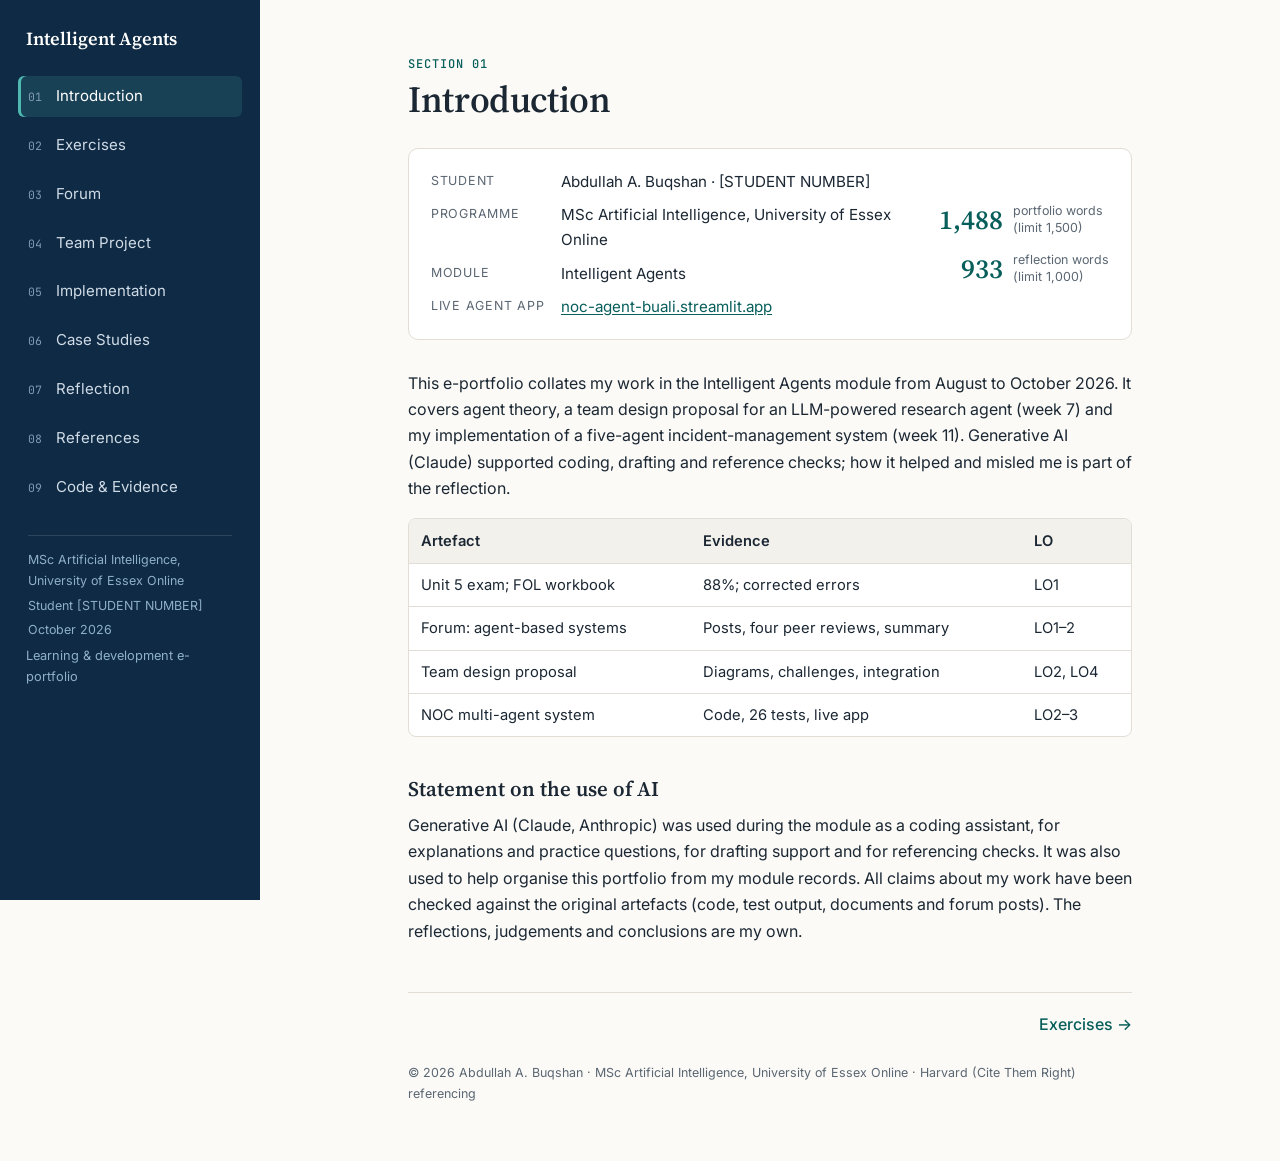
==== index.html @ 4969bf8e "Add files via upload" ====
<!doctype html>
<html lang="en-GB">
<head>
<meta charset="utf-8">
<meta name="viewport" content="width=device-width, initial-scale=1">
<title>Introduction · Intelligent Agents E-Portfolio</title>
<meta name="description" content="E-portfolio of Abdullah A. Buqshan for the Intelligent Agents module, MSc Artificial Intelligence, University of Essex Online.">
<meta name="author" content="Abdullah A. Buqshan">
<link rel="preconnect" href="https://fonts.googleapis.com"><link rel="preconnect" href="https://fonts.gstatic.com" crossorigin>
<link href="https://fonts.googleapis.com/css2?family=Inter:wght@400;500;600;700&family=Source+Serif+4:opsz,wght@8..60,500;8..60,600&family=JetBrains+Mono:wght@400&display=swap" rel="stylesheet">
<link rel="stylesheet" href="assets/style.css">
<link rel="icon" href="data:image/svg+xml,%3Csvg xmlns='http://www.w3.org/2000/svg' viewBox='0 0 32 32'%3E%3Crect width='32' height='32' rx='7' fill='%230b7a75'/%3E%3Ctext x='16' y='22' font-family='Arial' font-size='15' font-weight='700' fill='white' text-anchor='middle'%3EIA%3C/text%3E%3C/svg%3E">
</head>
<body>
<a class="skip" href="#main">Skip to content</a>
<header class="top">
  <div class="brand"><span class="mark">IA</span><div><strong>Intelligent Agents</strong><span>E-Portfolio · Abdullah A. Buqshan</span></div></div>
  <button class="menu" aria-expanded="false" aria-controls="nav" onclick="const n=document.getElementById('nav');const o=n.classList.toggle('open');this.setAttribute('aria-expanded',o)">Menu</button>
</header>
<div class="shell">
<nav id="nav" aria-label="Sections"><ol><li><a href="index.html" aria-current="page"><span class="n">01</span>Introduction</a></li><li><a href="exercises.html"><span class="n">02</span>Exercises</a></li><li><a href="forum.html"><span class="n">03</span>Forum</a></li><li><a href="team-project.html"><span class="n">04</span>Team Project</a></li><li><a href="implementation.html"><span class="n">05</span>Implementation</a></li><li><a href="case-studies.html"><span class="n">06</span>Case Studies</a></li><li><a href="reflection.html"><span class="n">07</span>Reflection</a></li><li><a href="references.html"><span class="n">08</span>References</a></li><li><a href="code.html"><span class="n">09</span>Code & Evidence</a></li></ol>
<div class="navmeta"><p>MSc Artificial Intelligence, University of Essex Online</p><p>Student [STUDENT NUMBER]</p><p>October 2026</p></div></nav>
<main id="main">
<p class="eyebrow">Section 01</p>
<h1>Introduction</h1>
<div class="cover">
<dl>
<div><dt>Student</dt><dd>Abdullah A. Buqshan · [STUDENT NUMBER]</dd></div>
<div><dt>Programme</dt><dd>MSc Artificial Intelligence, University of Essex Online</dd></div>
<div><dt>Module</dt><dd>Intelligent Agents</dd></div>
<div><dt>Live agent app</dt><dd><a href="https://noc-agent-buali.streamlit.app">noc-agent-buali.streamlit.app</a></dd></div>
</dl>
<div class="wcount"><div><span class="big">1,488</span><span>portfolio words<br>(limit 1,500)</span></div><div><span class="big">933</span><span>reflection words<br>(limit 1,000)</span></div></div>
</div><p>This e-portfolio collates my work in the Intelligent Agents module from August to October 2026. It covers agent theory, a team design proposal for an LLM-powered research agent (week 7) and my implementation of a five-agent incident-management system (week 11). Generative AI (Claude) supported coding, drafting and reference checks; how it helped and misled me is part of the reflection.</p>
<div class="tbl"><table><thead><tr><th scope="col">Artefact</th><th scope="col">Evidence</th><th scope="col">LO</th></tr></thead><tbody><tr><td>Unit 5 exam; FOL workbook</td><td>88%; corrected errors</td><td>LO1</td></tr><tr><td>Forum: agent-based systems</td><td>Posts, four peer reviews, summary</td><td>LO1–2</td></tr><tr><td>Team design proposal</td><td>Diagrams, challenges, integration</td><td>LO2, LO4</td></tr><tr><td>NOC multi-agent system</td><td>Code, 26 tests, live app</td><td>LO2–3</td></tr></tbody></table></div><h3>Statement on the use of AI</h3><p>Generative AI (Claude, Anthropic) was used during the module as a coding assistant, for explanations and practice questions, for drafting support and for referencing checks. It was also used to help organise this portfolio from my module records. All claims about my work have been checked against the original artefacts (code, test output, documents and forum posts). The reflections, judgements and conclusions are my own.</p>
<div class="pager"><span></span><a class="pn next" href="exercises.html">Exercises →</a></div>
<footer><p>© 2026 Abdullah A. Buqshan · MSc Artificial Intelligence, University of Essex Online · Harvard (Cite Them Right) referencing</p></footer>
</main>
</div>
</body>
</html>
---- assets/style.css ----
:root{
  --bg:#fbfaf7; --surface:#ffffff; --panel:#f3f1ec; --ink:#1b2733; --muted:#5a6672; --rule:#e2ded5;
  --accent:#0b7a75; --accent-ink:#075e5a; --accent-bg:#e4f2f0; --navy:#0f2a44; --warn:#b45f06; --warn-bg:#fdf1e3;
  --code-bg:#0f2a44; --code-ink:#e6edf3;
  --svg-panel:#f6f5f1; --svg-rule:#e2ded5; --svg-box:#ffffff; --svg-line:#5b6b7b; --svg-ink:#1b2733; --svg-muted:#5a6672;
  --svg-accent:#0b7a75; --svg-accent-bg:#e4f2f0; --svg-warn:#b45f06; --svg-warn-bg:#fdf1e3;
  --serif:"Source Serif 4",Georgia,serif; --sans:Inter,system-ui,-apple-system,"Segoe UI",sans-serif; --mono:"JetBrains Mono",ui-monospace,Consolas,monospace;
}
@media (prefers-color-scheme:dark){
  :root:not([data-theme="light"]){
    --bg:#11161c; --surface:#161d25; --panel:#1b232c; --ink:#e4e9ee; --muted:#9aa7b4; --rule:#2a343f;
    --accent:#4fb8b1; --accent-ink:#7fd3cd; --accent-bg:#14302f; --navy:#0b1b2b; --warn:#e3a35b; --warn-bg:#33271a;
    --code-bg:#0b1219; --code-ink:#dbe4ec;
    --svg-panel:#1b232c; --svg-rule:#2a343f; --svg-box:#161d25; --svg-line:#8b9aa8; --svg-ink:#e4e9ee; --svg-muted:#9aa7b4;
    --svg-accent:#4fb8b1; --svg-accent-bg:#14302f; --svg-warn:#e3a35b; --svg-warn-bg:#33271a;
  }
}
*{box-sizing:border-box}
html{-webkit-text-size-adjust:100%}
body{margin:0;background:var(--bg);color:var(--ink);font:16px/1.65 var(--sans)}
a{color:var(--accent-ink);text-underline-offset:2px}
.skip{position:absolute;left:-999px}.skip:focus{left:16px;top:8px;background:var(--surface);padding:6px 10px;z-index:9}
.top{display:none}
.shell{display:grid;grid-template-columns:260px minmax(0,1fr);min-height:100vh}
nav{background:var(--navy);color:#cfdbe6;padding:28px 18px;position:sticky;top:0;height:100vh;overflow:auto}
nav::before{content:"Intelligent Agents";display:block;font:600 1.15rem/1.2 var(--serif);color:#fff;margin:0 8px 2px}
nav::after{content:"Learning & development e-portfolio";display:block;font-size:.8rem;color:#8fb0c9;margin:0 8px 0;order:-1}
nav ol{list-style:none;margin:26px 0 0;padding:0}
nav li a{display:flex;gap:10px;align-items:baseline;padding:8px 10px;border-radius:6px;color:#cfdbe6;text-decoration:none;font-size:.94rem}
nav li a:hover{background:rgba(255,255,255,.06);color:#fff}
nav li a[aria-current]{background:rgba(79,184,177,.16);color:#fff;box-shadow:inset 3px 0 0 #4fb8b1}
nav .n{font:400 .72rem var(--mono);color:#7f9bb3;min-width:18px}
.navmeta{margin:28px 10px 0;border-top:1px solid rgba(255,255,255,.12);padding-top:14px;font-size:.78rem;color:#8fb0c9}
.navmeta p{margin:0 0 4px}
main{max-width:820px;width:100%;padding:56px 48px 40px;margin:0 auto}
.eyebrow{font:500 .75rem var(--mono);letter-spacing:.08em;text-transform:uppercase;color:var(--accent-ink);margin:0 0 6px}
h1{font:600 2.3rem/1.15 var(--serif);margin:0 0 28px;letter-spacing:-.01em}
h3{font:600 1.3rem/1.3 var(--serif);margin:38px 0 10px}
p{margin:0 0 16px}
.lede{font-size:1.05rem;color:var(--muted)}
strong{font-weight:600}
code{font:0.88em var(--mono);background:var(--panel);padding:1px 5px;border-radius:4px}
pre.code{background:var(--code-bg);color:var(--code-ink);padding:16px 18px;border-radius:8px;overflow:auto;font:13px/1.55 var(--mono);margin:6px 0 22px}
pre.code code{background:none;padding:0;color:inherit;font:inherit}
ul{padding-left:22px;margin:0 0 18px} li{margin:0 0 8px}
.tbl{overflow-x:auto;margin:8px 0 24px;border:1px solid var(--rule);border-radius:8px;background:var(--surface)}
table{border-collapse:collapse;width:100%;font-size:.92rem}
th{text-align:left;font-weight:600;background:var(--panel);padding:10px 12px;border-bottom:1px solid var(--rule)}
td{padding:9px 12px;border-bottom:1px solid var(--rule);vertical-align:top}
tr:last-child td{border-bottom:0}
figure{margin:12px 0 28px}
figure img{width:100%;height:auto;border:1px solid var(--rule);border-radius:8px;display:block;background:#fff}
figure svg{width:100%;height:auto;display:block}
figcaption{font-size:.85rem;color:var(--muted);margin-top:8px}
.rolfe{display:grid;gap:10px;margin:6px 0 22px}
.r{background:var(--surface);border:1px solid var(--rule);border-left:4px solid var(--accent);border-radius:8px;padding:12px 16px}
.r p{margin:0}
.r-so-what{border-left-color:var(--navy)} @media (prefers-color-scheme:dark){.r-so-what{border-left-color:#8fb0c9}}
.r-now-what{border-left-color:var(--warn)}
.rl{display:block;font:600 .72rem var(--mono);letter-spacing:.08em;text-transform:uppercase;color:var(--muted);margin-bottom:4px}
.cover{background:var(--surface);border:1px solid var(--rule);border-radius:10px;padding:20px 22px;margin:0 0 30px;display:grid;grid-template-columns:1fr auto;gap:22px;align-items:center}
.cover dl{margin:0;display:grid;gap:8px}
.cover dl div{display:grid;grid-template-columns:120px 1fr;gap:10px}
.cover dt{font-size:.78rem;text-transform:uppercase;letter-spacing:.06em;color:var(--muted);padding-top:2px}
.cover dd{margin:0;font-size:.95rem}
.wcount{display:grid;gap:12px}
.wcount div{display:flex;align-items:center;gap:10px;font-size:.78rem;color:var(--muted);line-height:1.3}
.wcount .big{font:600 1.7rem var(--serif);color:var(--accent-ink);min-width:72px;text-align:right}
.refs{padding-left:0;list-style:none}
.refs li{padding-left:2em;text-indent:-2em;margin-bottom:12px;overflow-wrap:anywhere}
.files{columns:2;column-gap:28px} .files li{break-inside:avoid}
.pager{display:flex;justify-content:space-between;margin:48px 0 0;padding-top:18px;border-top:1px solid var(--rule)}
.pn{text-decoration:none;font-weight:500}
footer{margin-top:26px;font-size:.78rem;color:var(--muted)}
@media (max-width:860px){
  .shell{display:block}
  .top{display:flex;justify-content:space-between;align-items:center;background:var(--navy);color:#fff;padding:12px 16px;position:sticky;top:0;z-index:5}
  .brand{display:flex;gap:10px;align-items:center}.brand span{display:block;font-size:.75rem;color:#8fb0c9}
  .mark{display:grid!important;place-items:center;width:32px;height:32px;border-radius:7px;background:#0b7a75;color:#fff!important;font:700 .8rem var(--sans)!important}
  .menu{background:transparent;border:1px solid rgba(255,255,255,.3);color:#fff;border-radius:6px;padding:6px 12px;font:inherit;font-size:.85rem}
  nav{display:none;position:static;height:auto;padding:8px 16px 16px}
  nav.open{display:block} nav::before,nav::after{display:none} nav ol{margin-top:4px}
  main{padding:28px 16px 32px}
  h1{font-size:1.8rem}
  .cover{grid-template-columns:1fr}
  .cover dl div{grid-template-columns:1fr;gap:0}
  .files{columns:1}
}
@media print{nav,.top,.pager{display:none}.shell{display:block}main{padding:0}}
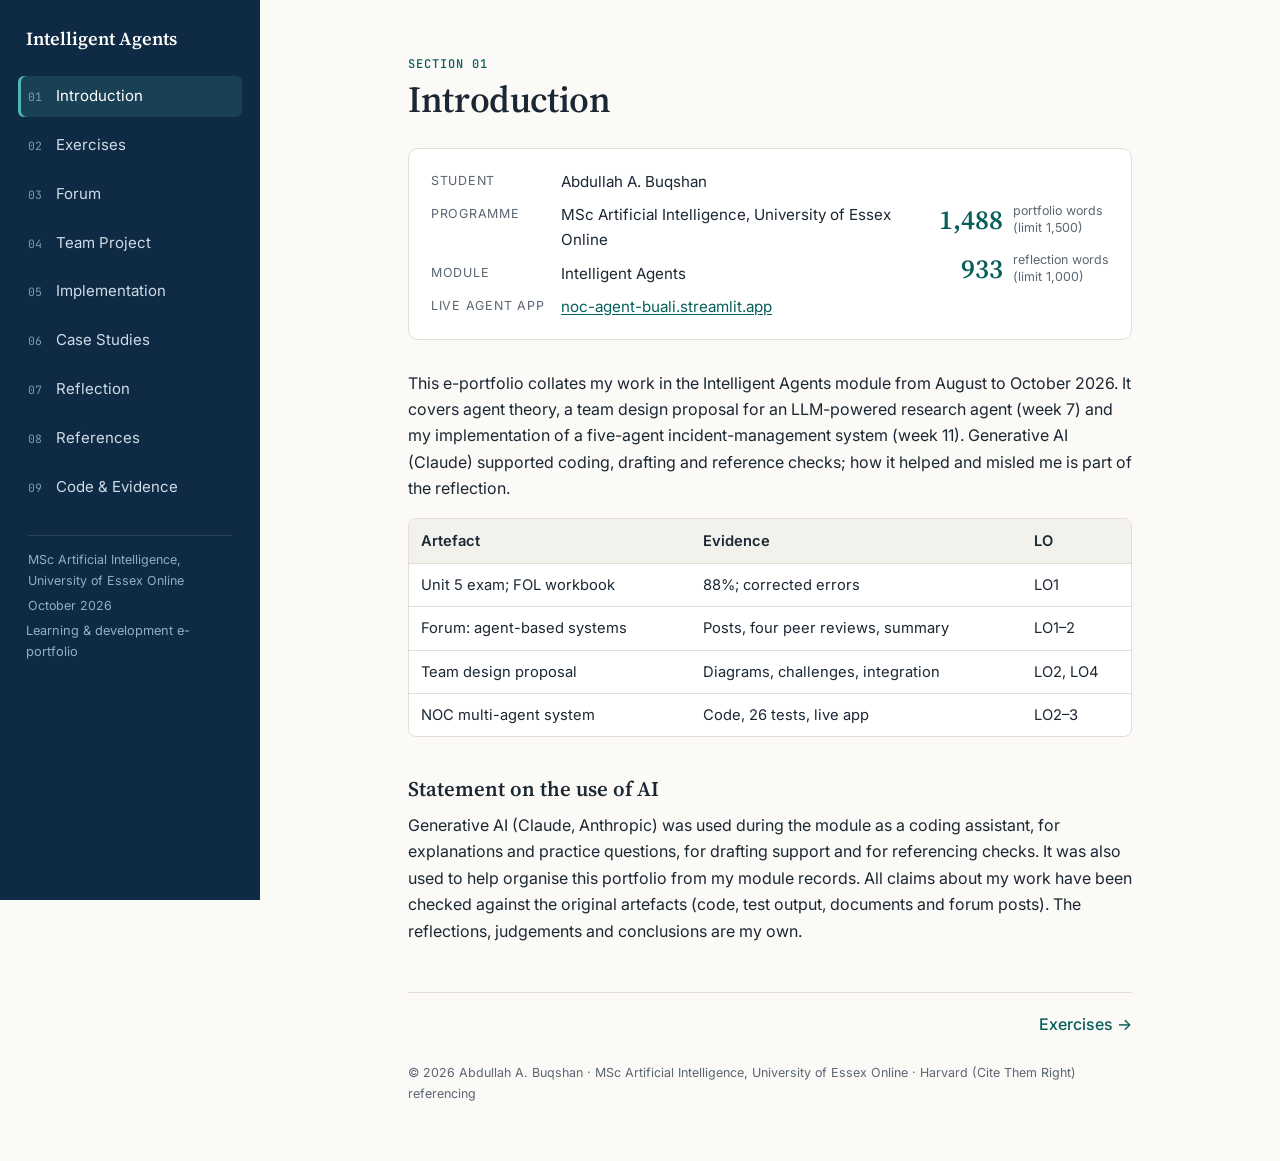
==== commit 303e4127: "Remove student number from site pages" ====
--- a/index.html
+++ b/index.html
@@ -19,13 +19,13 @@
 </header>
 <div class="shell">
 <nav id="nav" aria-label="Sections"><ol><li><a href="index.html" aria-current="page"><span class="n">01</span>Introduction</a></li><li><a href="exercises.html"><span class="n">02</span>Exercises</a></li><li><a href="forum.html"><span class="n">03</span>Forum</a></li><li><a href="team-project.html"><span class="n">04</span>Team Project</a></li><li><a href="implementation.html"><span class="n">05</span>Implementation</a></li><li><a href="case-studies.html"><span class="n">06</span>Case Studies</a></li><li><a href="reflection.html"><span class="n">07</span>Reflection</a></li><li><a href="references.html"><span class="n">08</span>References</a></li><li><a href="code.html"><span class="n">09</span>Code & Evidence</a></li></ol>
-<div class="navmeta"><p>MSc Artificial Intelligence, University of Essex Online</p><p>Student [STUDENT NUMBER]</p><p>October 2026</p></div></nav>
+<div class="navmeta"><p>MSc Artificial Intelligence, University of Essex Online</p><p>October 2026</p></div></nav>
 <main id="main">
 <p class="eyebrow">Section 01</p>
 <h1>Introduction</h1>
 <div class="cover">
 <dl>
-<div><dt>Student</dt><dd>Abdullah A. Buqshan · [STUDENT NUMBER]</dd></div>
+<div><dt>Student</dt><dd>Abdullah A. Buqshan</dd></div>
 <div><dt>Programme</dt><dd>MSc Artificial Intelligence, University of Essex Online</dd></div>
 <div><dt>Module</dt><dd>Intelligent Agents</dd></div>
 <div><dt>Live agent app</dt><dd><a href="https://noc-agent-buali.streamlit.app">noc-agent-buali.streamlit.app</a></dd></div>
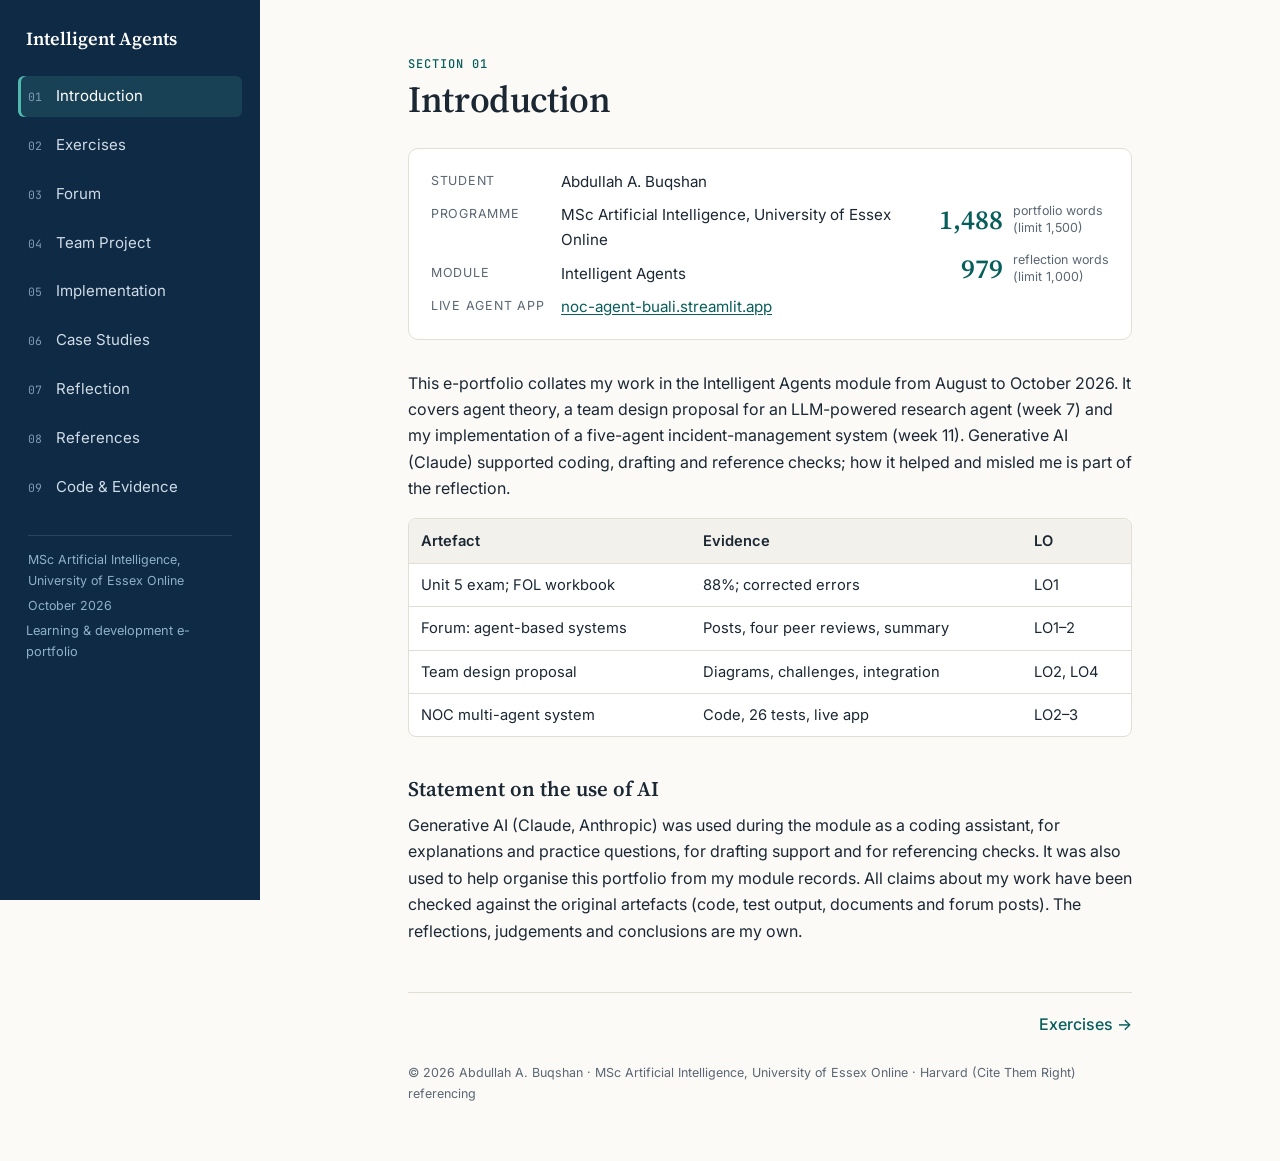
==== commit db3da417: "Add independent learning (lectures and podcasts) to reflection and references" ====
--- a/index.html
+++ b/index.html
@@ -30,7 +30,7 @@
 <div><dt>Module</dt><dd>Intelligent Agents</dd></div>
 <div><dt>Live agent app</dt><dd><a href="https://noc-agent-buali.streamlit.app">noc-agent-buali.streamlit.app</a></dd></div>
 </dl>
-<div class="wcount"><div><span class="big">1,488</span><span>portfolio words<br>(limit 1,500)</span></div><div><span class="big">933</span><span>reflection words<br>(limit 1,000)</span></div></div>
+<div class="wcount"><div><span class="big">1,488</span><span>portfolio words<br>(limit 1,500)</span></div><div><span class="big">979</span><span>reflection words<br>(limit 1,000)</span></div></div>
 </div><p>This e-portfolio collates my work in the Intelligent Agents module from August to October 2026. It covers agent theory, a team design proposal for an LLM-powered research agent (week 7) and my implementation of a five-agent incident-management system (week 11). Generative AI (Claude) supported coding, drafting and reference checks; how it helped and misled me is part of the reflection.</p>
 <div class="tbl"><table><thead><tr><th scope="col">Artefact</th><th scope="col">Evidence</th><th scope="col">LO</th></tr></thead><tbody><tr><td>Unit 5 exam; FOL workbook</td><td>88%; corrected errors</td><td>LO1</td></tr><tr><td>Forum: agent-based systems</td><td>Posts, four peer reviews, summary</td><td>LO1–2</td></tr><tr><td>Team design proposal</td><td>Diagrams, challenges, integration</td><td>LO2, LO4</td></tr><tr><td>NOC multi-agent system</td><td>Code, 26 tests, live app</td><td>LO2–3</td></tr></tbody></table></div><h3>Statement on the use of AI</h3><p>Generative AI (Claude, Anthropic) was used during the module as a coding assistant, for explanations and practice questions, for drafting support and for referencing checks. It was also used to help organise this portfolio from my module records. All claims about my work have been checked against the original artefacts (code, test output, documents and forum posts). The reflections, judgements and conclusions are my own.</p>
 <div class="pager"><span></span><a class="pn next" href="exercises.html">Exercises →</a></div>
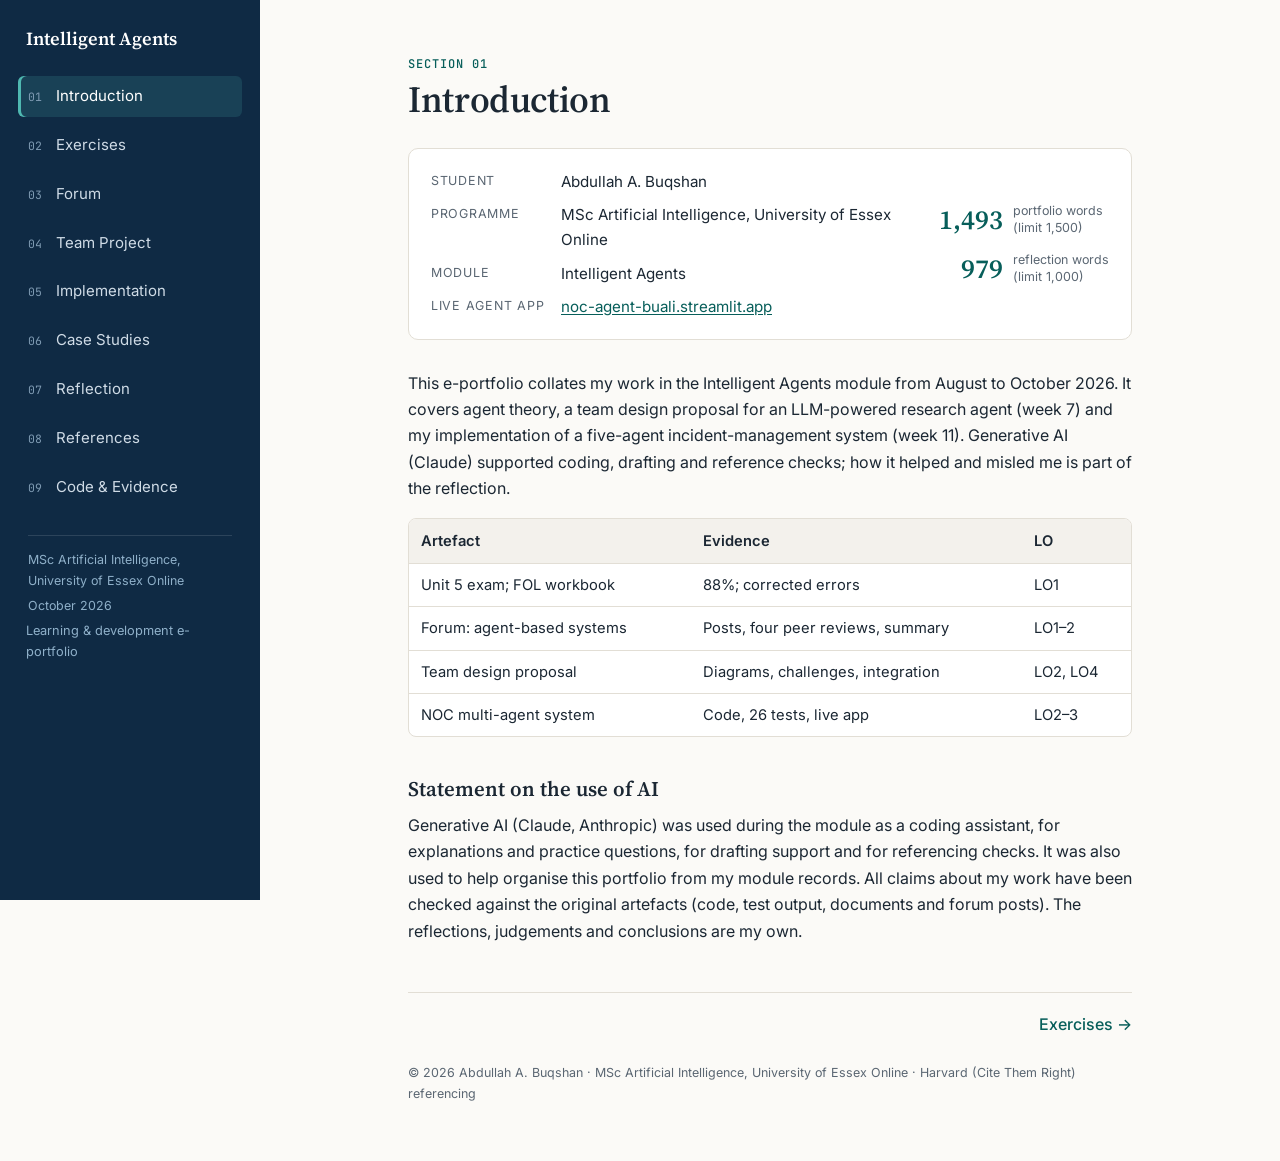
==== commit b5d4abad: "Harvard Cite Them Right corrections to citations and references" ====
--- a/index.html
+++ b/index.html
@@ -30,7 +30,7 @@
 <div><dt>Module</dt><dd>Intelligent Agents</dd></div>
 <div><dt>Live agent app</dt><dd><a href="https://noc-agent-buali.streamlit.app">noc-agent-buali.streamlit.app</a></dd></div>
 </dl>
-<div class="wcount"><div><span class="big">1,488</span><span>portfolio words<br>(limit 1,500)</span></div><div><span class="big">979</span><span>reflection words<br>(limit 1,000)</span></div></div>
+<div class="wcount"><div><span class="big">1,493</span><span>portfolio words<br>(limit 1,500)</span></div><div><span class="big">979</span><span>reflection words<br>(limit 1,000)</span></div></div>
 </div><p>This e-portfolio collates my work in the Intelligent Agents module from August to October 2026. It covers agent theory, a team design proposal for an LLM-powered research agent (week 7) and my implementation of a five-agent incident-management system (week 11). Generative AI (Claude) supported coding, drafting and reference checks; how it helped and misled me is part of the reflection.</p>
 <div class="tbl"><table><thead><tr><th scope="col">Artefact</th><th scope="col">Evidence</th><th scope="col">LO</th></tr></thead><tbody><tr><td>Unit 5 exam; FOL workbook</td><td>88%; corrected errors</td><td>LO1</td></tr><tr><td>Forum: agent-based systems</td><td>Posts, four peer reviews, summary</td><td>LO1–2</td></tr><tr><td>Team design proposal</td><td>Diagrams, challenges, integration</td><td>LO2, LO4</td></tr><tr><td>NOC multi-agent system</td><td>Code, 26 tests, live app</td><td>LO2–3</td></tr></tbody></table></div><h3>Statement on the use of AI</h3><p>Generative AI (Claude, Anthropic) was used during the module as a coding assistant, for explanations and practice questions, for drafting support and for referencing checks. It was also used to help organise this portfolio from my module records. All claims about my work have been checked against the original artefacts (code, test output, documents and forum posts). The reflections, judgements and conclusions are my own.</p>
 <div class="pager"><span></span><a class="pn next" href="exercises.html">Exercises →</a></div>
